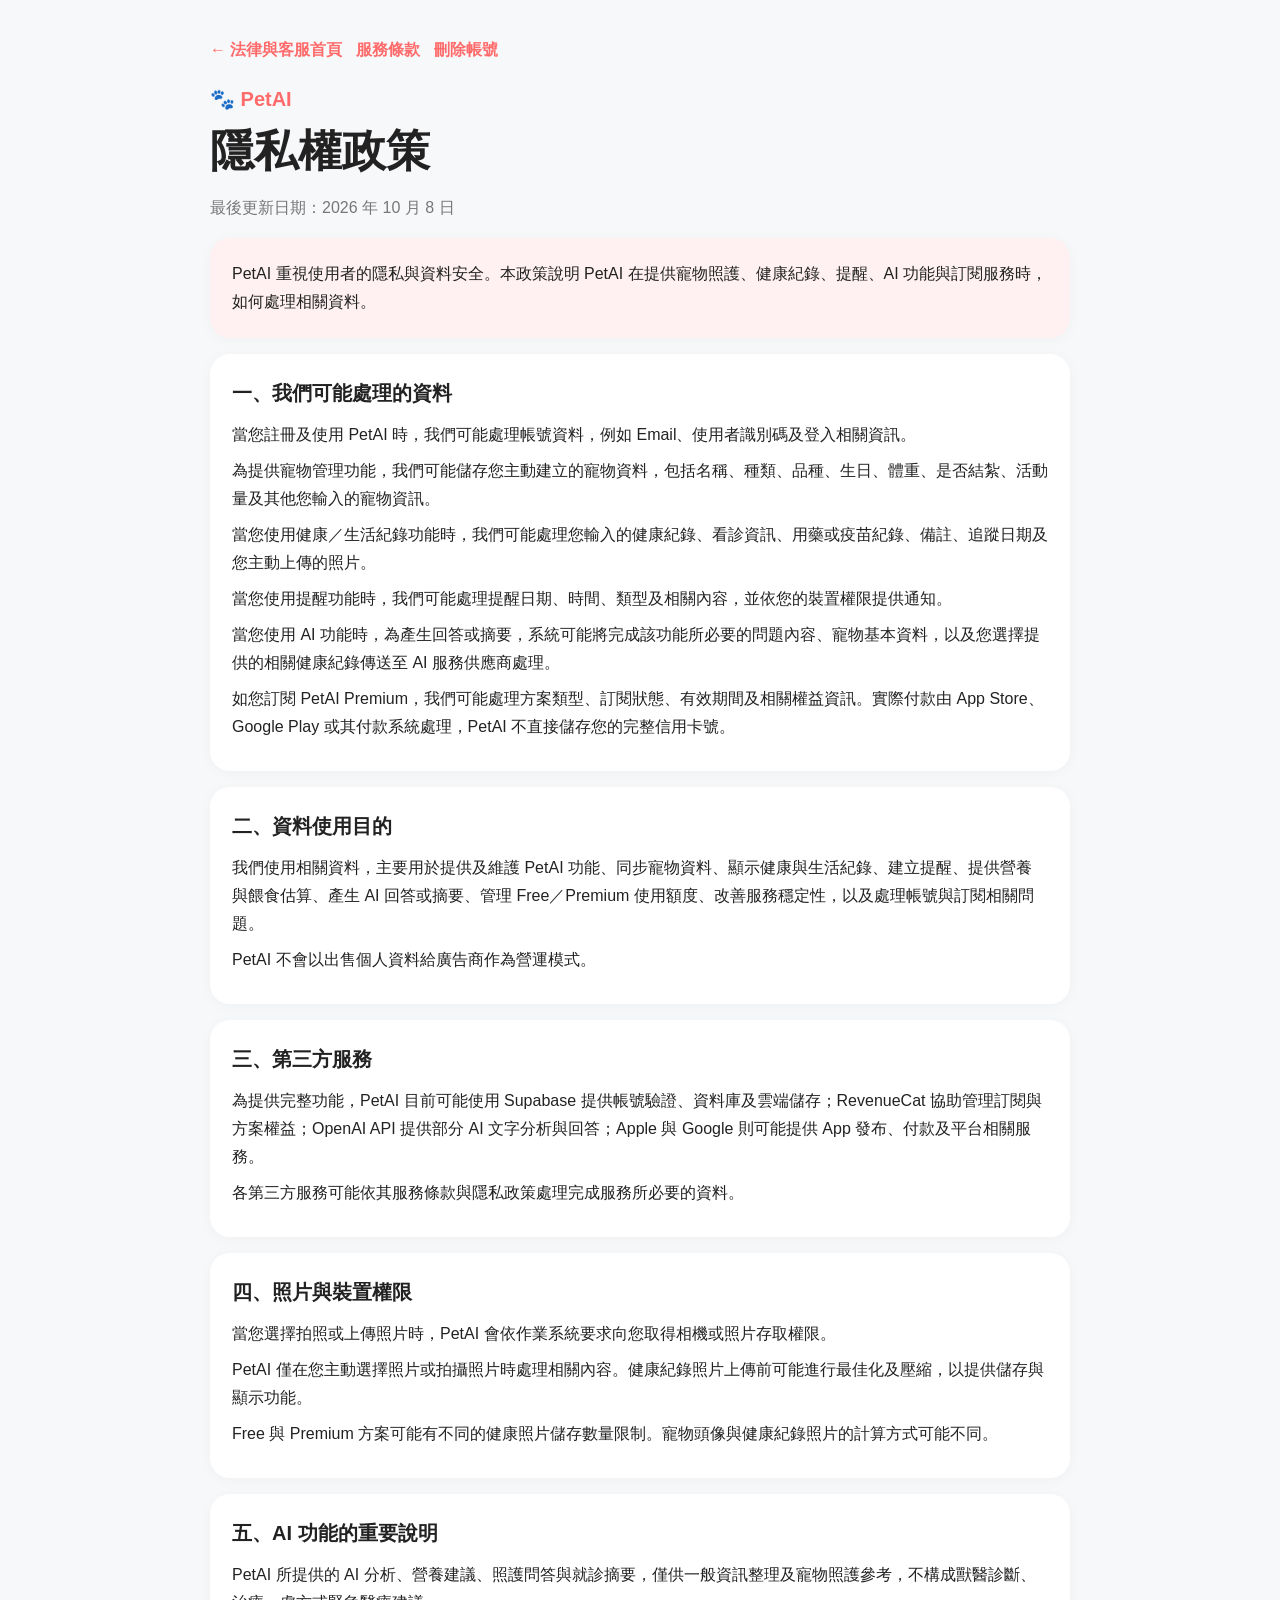
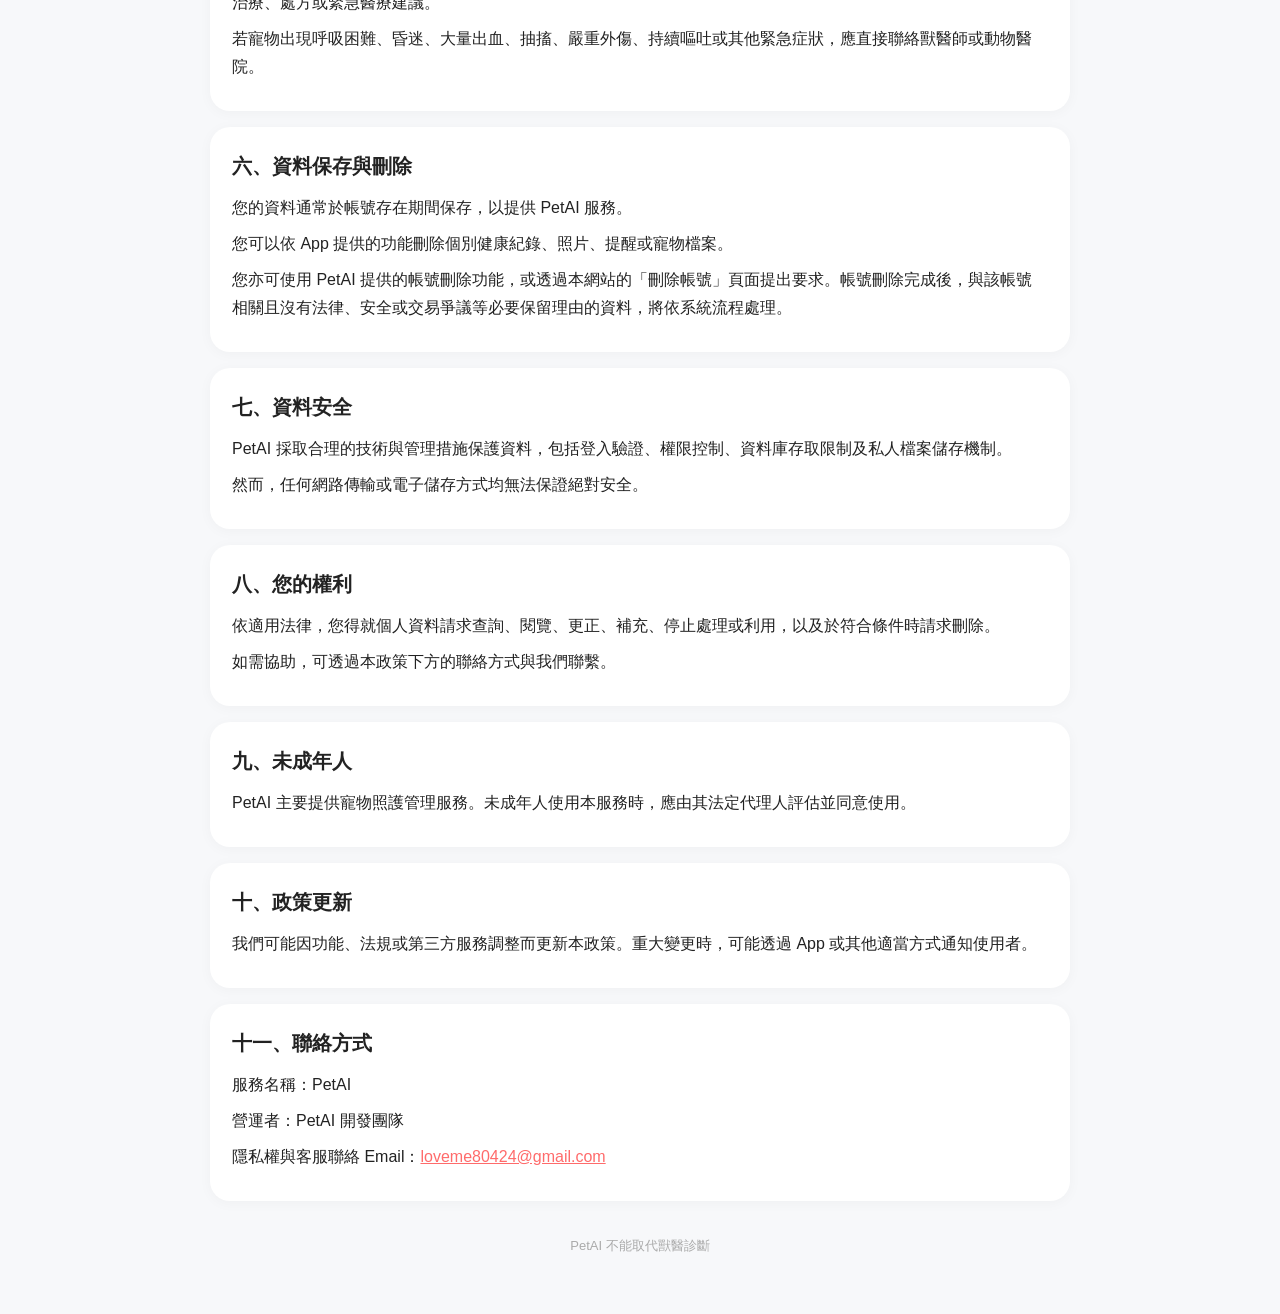
==== privacy.html @ 5c2e65b8 "Add files via upload" ====
<!doctype html>
<html lang="zh-Hant">
<head>
  <meta charset="utf-8">
  <meta name="viewport" content="width=device-width, initial-scale=1">
  <title>PetAI｜隱私權政策</title>
  <meta name="description" content="PetAI 隱私權政策">
  <link rel="stylesheet" href="styles.css">
</head>
<body>
  <main class="wrap">
    <nav class="topnav">
      <a href="index.html">← 法律與客服首頁</a>
      <a href="terms.html">服務條款</a>
      <a href="delete-account.html">刪除帳號</a>
    </nav>

    <div class="brand">🐾 PetAI</div>
    <h1>隱私權政策</h1>
    <p class="updated">最後更新日期：2026 年 10 月 8 日</p>

    <div class="hero">
      PetAI 重視使用者的隱私與資料安全。本政策說明 PetAI 在提供寵物照護、健康紀錄、提醒、AI 功能與訂閱服務時，如何處理相關資料。
    </div>

    <section class="card">
      <h2>一、我們可能處理的資料</h2>
      <p>當您註冊及使用 PetAI 時，我們可能處理帳號資料，例如 Email、使用者識別碼及登入相關資訊。</p>
      <p>為提供寵物管理功能，我們可能儲存您主動建立的寵物資料，包括名稱、種類、品種、生日、體重、是否結紮、活動量及其他您輸入的寵物資訊。</p>
      <p>當您使用健康／生活紀錄功能時，我們可能處理您輸入的健康紀錄、看診資訊、用藥或疫苗紀錄、備註、追蹤日期及您主動上傳的照片。</p>
      <p>當您使用提醒功能時，我們可能處理提醒日期、時間、類型及相關內容，並依您的裝置權限提供通知。</p>
      <p>當您使用 AI 功能時，為產生回答或摘要，系統可能將完成該功能所必要的問題內容、寵物基本資料，以及您選擇提供的相關健康紀錄傳送至 AI 服務供應商處理。</p>
      <p>如您訂閱 PetAI Premium，我們可能處理方案類型、訂閱狀態、有效期間及相關權益資訊。實際付款由 App Store、Google Play 或其付款系統處理，PetAI 不直接儲存您的完整信用卡號。</p>
    </section>

    <section class="card">
      <h2>二、資料使用目的</h2>
      <p>我們使用相關資料，主要用於提供及維護 PetAI 功能、同步寵物資料、顯示健康與生活紀錄、建立提醒、提供營養與餵食估算、產生 AI 回答或摘要、管理 Free／Premium 使用額度、改善服務穩定性，以及處理帳號與訂閱相關問題。</p>
      <p>PetAI 不會以出售個人資料給廣告商作為營運模式。</p>
    </section>

    <section class="card">
      <h2>三、第三方服務</h2>
      <p>為提供完整功能，PetAI 目前可能使用 Supabase 提供帳號驗證、資料庫及雲端儲存；RevenueCat 協助管理訂閱與方案權益；OpenAI API 提供部分 AI 文字分析與回答；Apple 與 Google 則可能提供 App 發布、付款及平台相關服務。</p>
      <p>各第三方服務可能依其服務條款與隱私政策處理完成服務所必要的資料。</p>
    </section>

    <section class="card">
      <h2>四、照片與裝置權限</h2>
      <p>當您選擇拍照或上傳照片時，PetAI 會依作業系統要求向您取得相機或照片存取權限。</p>
      <p>PetAI 僅在您主動選擇照片或拍攝照片時處理相關內容。健康紀錄照片上傳前可能進行最佳化及壓縮，以提供儲存與顯示功能。</p>
      <p>Free 與 Premium 方案可能有不同的健康照片儲存數量限制。寵物頭像與健康紀錄照片的計算方式可能不同。</p>
    </section>

    <section class="card">
      <h2>五、AI 功能的重要說明</h2>
      <p>PetAI 所提供的 AI 分析、營養建議、照護問答與就診摘要，僅供一般資訊整理及寵物照護參考，不構成獸醫診斷、治療、處方或緊急醫療建議。</p>
      <p>若寵物出現呼吸困難、昏迷、大量出血、抽搐、嚴重外傷、持續嘔吐或其他緊急症狀，應直接聯絡獸醫師或動物醫院。</p>
    </section>

    <section class="card">
      <h2>六、資料保存與刪除</h2>
      <p>您的資料通常於帳號存在期間保存，以提供 PetAI 服務。</p>
      <p>您可以依 App 提供的功能刪除個別健康紀錄、照片、提醒或寵物檔案。</p>
      <p>您亦可使用 PetAI 提供的帳號刪除功能，或透過本網站的「刪除帳號」頁面提出要求。帳號刪除完成後，與該帳號相關且沒有法律、安全或交易爭議等必要保留理由的資料，將依系統流程處理。</p>
    </section>

    <section class="card">
      <h2>七、資料安全</h2>
      <p>PetAI 採取合理的技術與管理措施保護資料，包括登入驗證、權限控制、資料庫存取限制及私人檔案儲存機制。</p>
      <p>然而，任何網路傳輸或電子儲存方式均無法保證絕對安全。</p>
    </section>

    <section class="card">
      <h2>八、您的權利</h2>
      <p>依適用法律，您得就個人資料請求查詢、閱覽、更正、補充、停止處理或利用，以及於符合條件時請求刪除。</p>
      <p>如需協助，可透過本政策下方的聯絡方式與我們聯繫。</p>
    </section>

    <section class="card">
      <h2>九、未成年人</h2>
      <p>PetAI 主要提供寵物照護管理服務。未成年人使用本服務時，應由其法定代理人評估並同意使用。</p>
    </section>

    <section class="card">
      <h2>十、政策更新</h2>
      <p>我們可能因功能、法規或第三方服務調整而更新本政策。重大變更時，可能透過 App 或其他適當方式通知使用者。</p>
    </section>

    <section class="card">
      <h2>十一、聯絡方式</h2>
      <p>服務名稱：PetAI</p>
      <p>營運者：PetAI 開發團隊</p>
      <p>隱私權與客服聯絡 Email：<a href="mailto:loveme80424@gmail.com">loveme80424@gmail.com</a></p>
    </section>

    <footer>PetAI 不能取代獸醫診斷</footer>
  </main>
</body>
</html>
---- styles.css ----
:root {
  --bg: #f7f8fa;
  --card: #ffffff;
  --text: #222222;
  --muted: #777777;
  --line: #ececec;
  --accent: #ff6b6b;
  --accent-soft: #fff1f1;
  --max: 860px;
}

* { box-sizing: border-box; }

body {
  margin: 0;
  font-family: -apple-system, BlinkMacSystemFont, "Segoe UI", "Noto Sans TC",
    "PingFang TC", "Microsoft JhengHei", sans-serif;
  background: var(--bg);
  color: var(--text);
  line-height: 1.75;
}

a { color: var(--accent); }

.wrap {
  width: min(calc(100% - 32px), var(--max));
  margin: 0 auto;
  padding: 36px 0 56px;
}

.brand {
  font-weight: 900;
  color: var(--accent);
  font-size: 20px;
}

h1 {
  margin: 8px 0 4px;
  font-size: clamp(30px, 6vw, 44px);
  line-height: 1.2;
}

.updated, .muted {
  color: var(--muted);
}

.hero, .card {
  background: var(--card);
  border-radius: 20px;
  padding: 22px;
  margin-top: 16px;
  box-shadow: 0 2px 14px rgba(0,0,0,.035);
}

.hero {
  background: var(--accent-soft);
}

.card h2 {
  margin: 0 0 10px;
  font-size: 20px;
}

.card p {
  margin: 8px 0;
}

.menu {
  display: grid;
  gap: 12px;
  margin-top: 22px;
}

.menu a, .button {
  display: block;
  text-decoration: none;
  background: var(--card);
  border: 1px solid var(--line);
  border-radius: 16px;
  padding: 18px;
  font-weight: 800;
  color: var(--text);
}

.menu a span {
  display: block;
  color: var(--muted);
  font-size: 14px;
  font-weight: 500;
  margin-top: 4px;
}

.button {
  background: var(--accent);
  color: white;
  text-align: center;
  border: none;
  margin-top: 18px;
}

.button.secondary {
  background: white;
  color: var(--accent);
  border: 1px solid #ffd1d1;
}

.notice {
  border-left: 4px solid var(--accent);
  padding-left: 14px;
}

ul, ol {
  padding-left: 24px;
}

footer {
  color: #aaa;
  text-align: center;
  font-size: 13px;
  margin-top: 34px;
}

.topnav {
  display: flex;
  gap: 14px;
  flex-wrap: wrap;
  margin-bottom: 18px;
}

.topnav a {
  text-decoration: none;
  font-weight: 700;
}

code {
  background: #f0f0f0;
  padding: 2px 6px;
  border-radius: 6px;
}
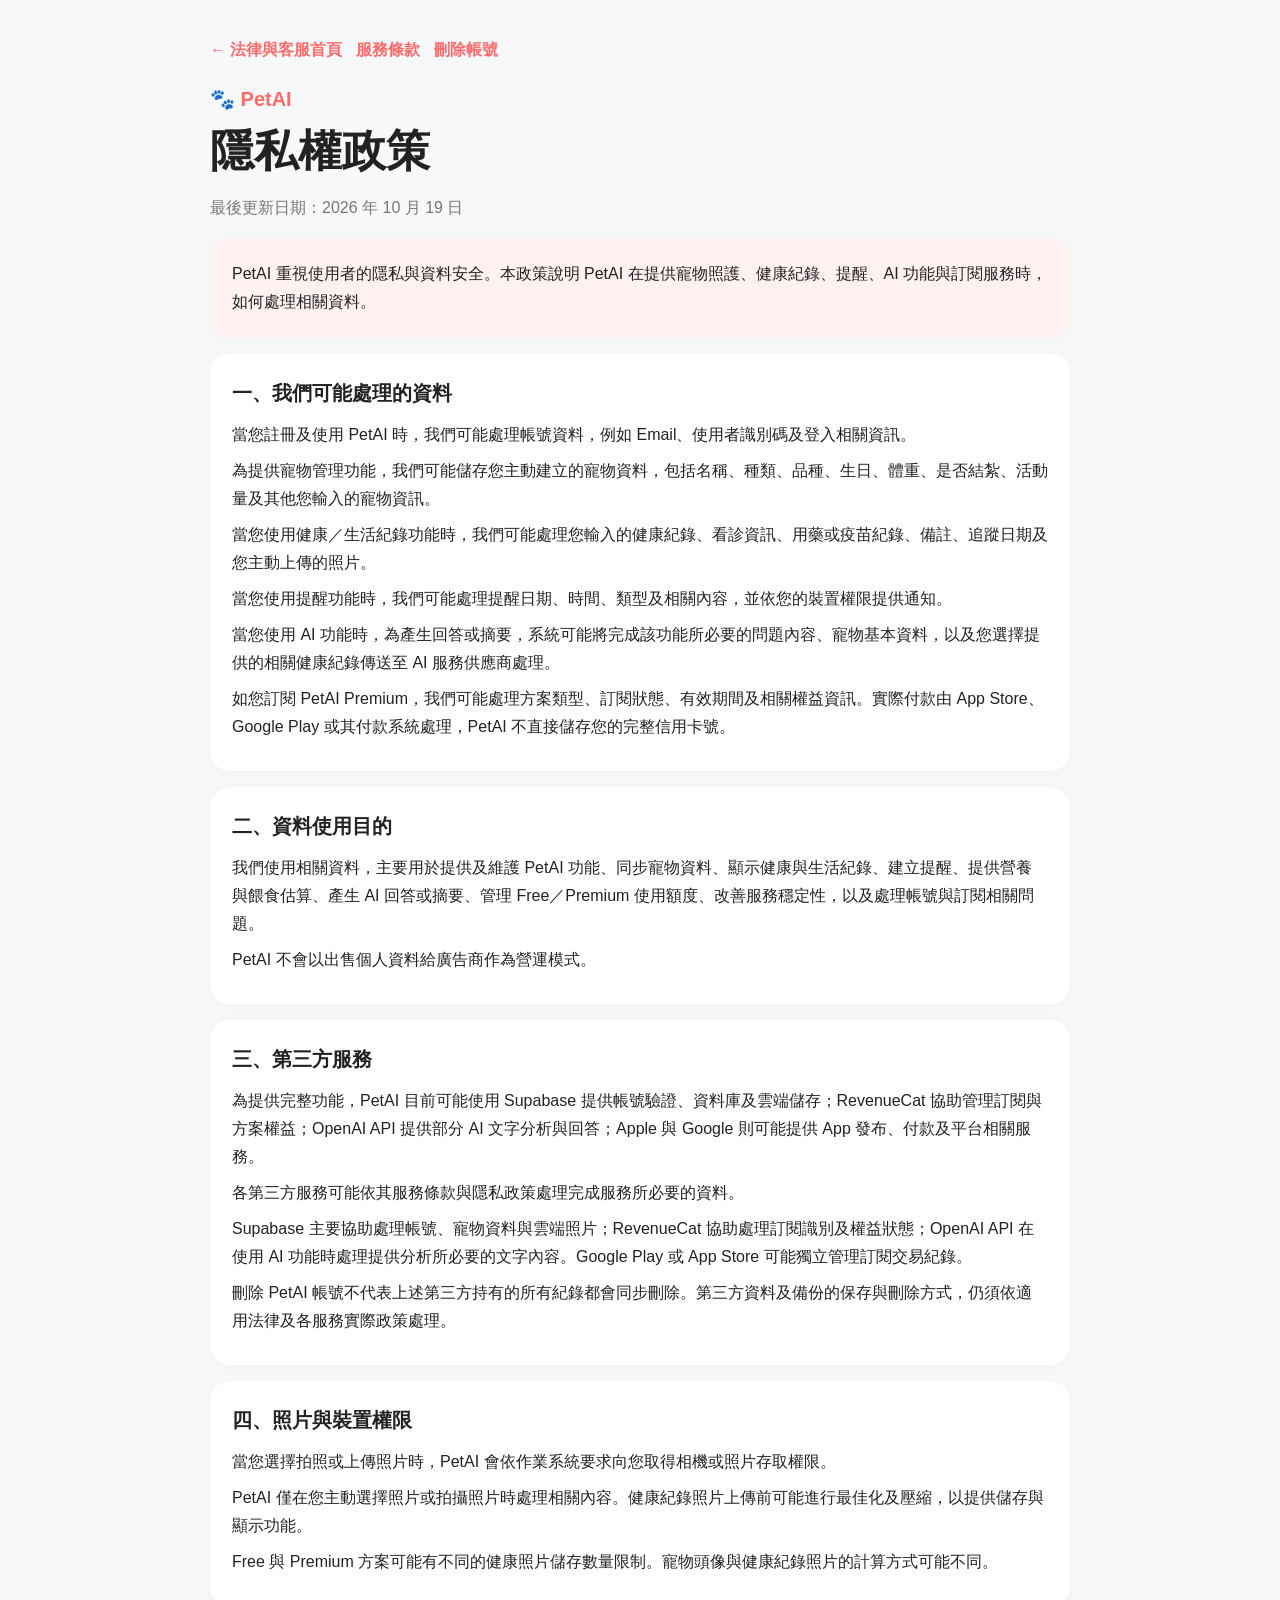
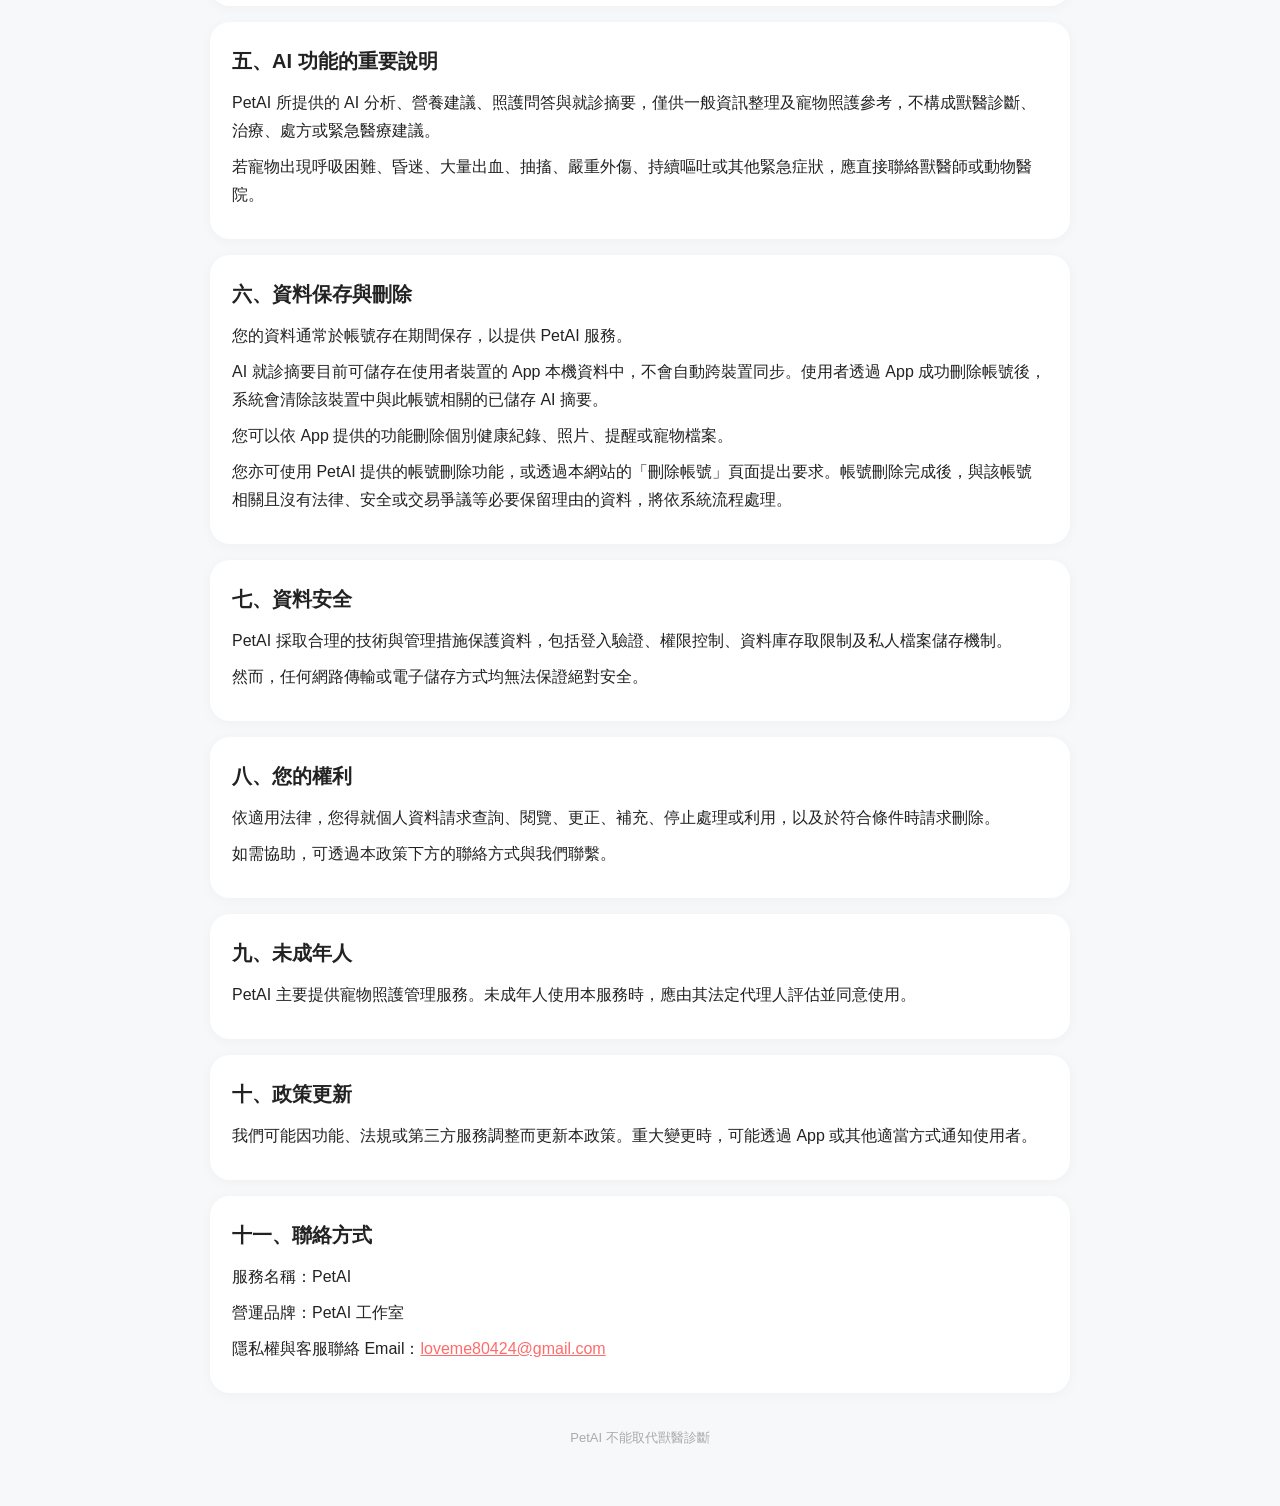
==== commit cff020bb: "Update PetAI legal policies" ====
--- a/privacy.html
+++ b/privacy.html
@@ -17,7 +17,7 @@
 
     <div class="brand">🐾 PetAI</div>
     <h1>隱私權政策</h1>
-    <p class="updated">最後更新日期：2026 年 10 月 8 日</p>
+    <p class="updated">最後更新日期：2026 年 10 月 19 日</p>
 
     <div class="hero">
       PetAI 重視使用者的隱私與資料安全。本政策說明 PetAI 在提供寵物照護、健康紀錄、提醒、AI 功能與訂閱服務時，如何處理相關資料。
@@ -43,6 +43,8 @@
       <h2>三、第三方服務</h2>
       <p>為提供完整功能，PetAI 目前可能使用 Supabase 提供帳號驗證、資料庫及雲端儲存；RevenueCat 協助管理訂閱與方案權益；OpenAI API 提供部分 AI 文字分析與回答；Apple 與 Google 則可能提供 App 發布、付款及平台相關服務。</p>
       <p>各第三方服務可能依其服務條款與隱私政策處理完成服務所必要的資料。</p>
+<p>Supabase 主要協助處理帳號、寵物資料與雲端照片；RevenueCat 協助處理訂閱識別及權益狀態；OpenAI API 在使用 AI 功能時處理提供分析所必要的文字內容。Google Play 或 App Store 可能獨立管理訂閱交易紀錄。</p>
+<p>刪除 PetAI 帳號不代表上述第三方持有的所有紀錄都會同步刪除。第三方資料及備份的保存與刪除方式，仍須依適用法律及各服務實際政策處理。</p>
     </section>
 
     <section class="card">
@@ -61,6 +63,7 @@
     <section class="card">
       <h2>六、資料保存與刪除</h2>
       <p>您的資料通常於帳號存在期間保存，以提供 PetAI 服務。</p>
+<p>AI 就診摘要目前可儲存在使用者裝置的 App 本機資料中，不會自動跨裝置同步。使用者透過 App 成功刪除帳號後，系統會清除該裝置中與此帳號相關的已儲存 AI 摘要。</p>
       <p>您可以依 App 提供的功能刪除個別健康紀錄、照片、提醒或寵物檔案。</p>
       <p>您亦可使用 PetAI 提供的帳號刪除功能，或透過本網站的「刪除帳號」頁面提出要求。帳號刪除完成後，與該帳號相關且沒有法律、安全或交易爭議等必要保留理由的資料，將依系統流程處理。</p>
     </section>
@@ -90,7 +93,7 @@
     <section class="card">
       <h2>十一、聯絡方式</h2>
       <p>服務名稱：PetAI</p>
-      <p>營運者：PetAI 開發團隊</p>
+      <p>營運品牌：PetAI 工作室</p>
       <p>隱私權與客服聯絡 Email：<a href="mailto:loveme80424@gmail.com">loveme80424@gmail.com</a></p>
     </section>
 
